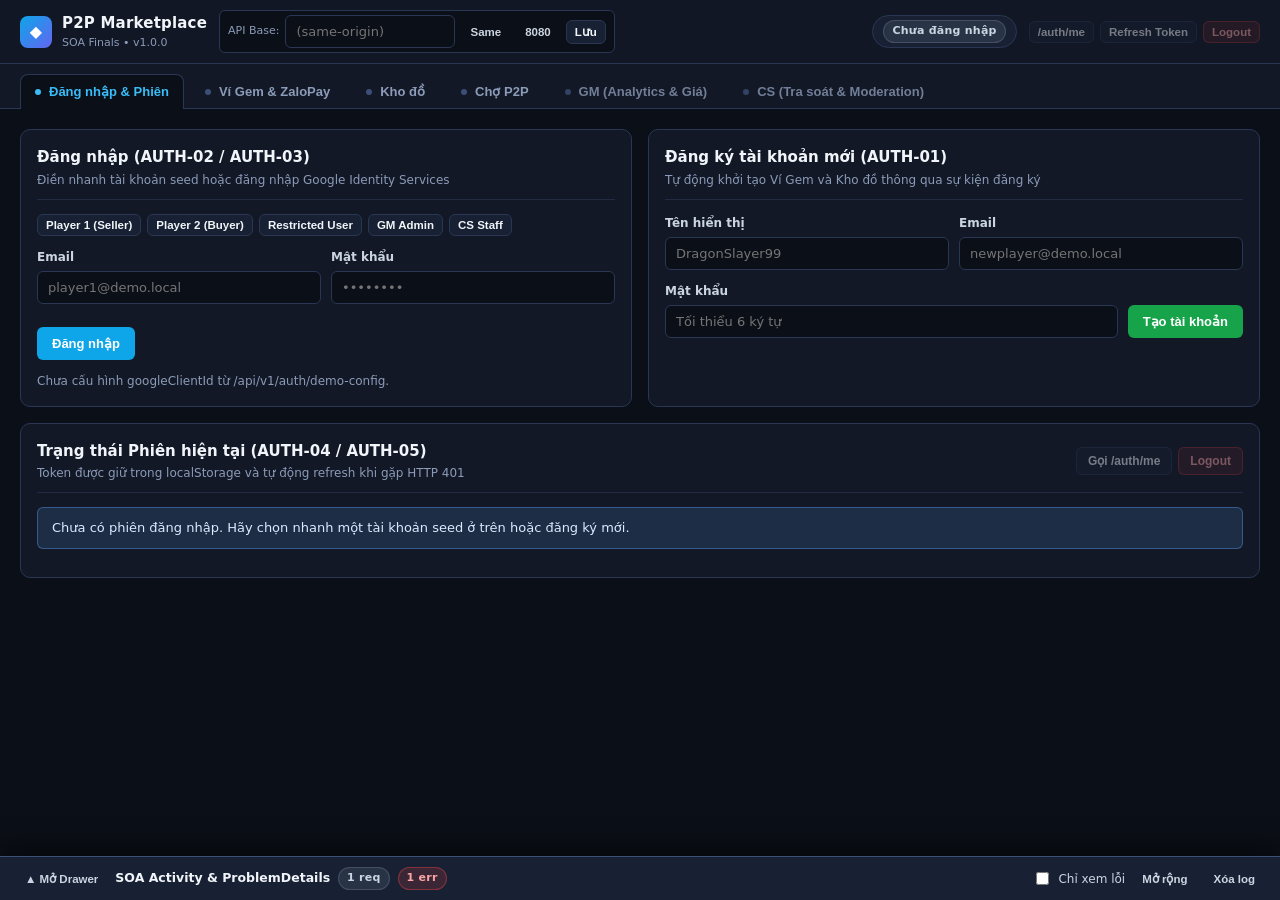
==== src/Gateway/Gateway.API/wwwroot/index.html @ e93a50f7 "feat: update frontend and config" ====
<!DOCTYPE html>
<html lang="vi">
<head>
  <meta charset="UTF-8" />
  <meta name="viewport" content="width=device-width, initial-scale=1.0" />
  <title>In-Game P2P Marketplace — SOA Demo</title>
  <link rel="stylesheet" href="css/styles.css" />
  <script src="https://accounts.google.com/gsi/client" async defer></script>
</head>
<body>
  <div class="app-shell">
    <!-- Top Header -->
    <header class="topbar">
      <div class="topbar-left">
        <div class="brand">
          <span class="brand-mark">◆</span>
          <div>
            <div class="brand-title">P2P Marketplace</div>
            <div class="brand-sub">SOA Finals • v1.0.0</div>
          </div>
        </div>

        <div class="base-url-box" title="Để trống để dùng same-origin qua YARP Gateway">
          <label for="apiBaseUrlInput">API Base:</label>
          <input
            id="apiBaseUrlInput"
            type="text"
            placeholder="(same-origin)"
            autocomplete="off"
          />
          <button id="btnBaseUrlSameOrigin" class="btn btn-xs btn-ghost" type="button" title="Dùng same-origin">Same</button>
          <button id="btnBaseUrlLocal" class="btn btn-xs btn-ghost" type="button" title="Đổi sang http://localhost:8080">8080</button>
          <button id="btnBaseUrlSave" class="btn btn-xs btn-secondary" type="button">Lưu</button>
        </div>
      </div>

      <div class="topbar-right">
        <div id="headerSessionInfo" class="session-pill">
          <span class="badge badge-muted">Chưa đăng nhập</span>
        </div>
        <div class="header-actions">
          <button id="btnHeaderMe" class="btn btn-xs btn-secondary" type="button" disabled title="GET /api/v1/auth/me">/auth/me</button>
          <button id="btnHeaderRefresh" class="btn btn-xs btn-secondary" type="button" disabled title="POST /api/v1/auth/refresh">Refresh Token</button>
          <button id="btnHeaderLogout" class="btn btn-xs btn-danger" type="button" disabled title="POST /api/v1/auth/logout">Logout</button>
        </div>
      </div>
    </header>

    <!-- Account Status Warning Banner -->
    <div id="accountStatusBanner" class="status-banner hidden" role="alert"></div>

    <!-- Main Navigation Tabs -->
    <nav class="main-nav" aria-label="Điều hướng chính">
      <button class="nav-tab active" data-tab="auth" type="button">
        <span class="tab-dot"></span> Đăng nhập & Phiên
      </button>
      <button class="nav-tab" data-tab="wallet" type="button">
        <span class="tab-dot"></span> Ví Gem & ZaloPay
      </button>
      <button class="nav-tab" data-tab="inventory" type="button">
        <span class="tab-dot"></span> Kho đồ
      </button>
      <button class="nav-tab" data-tab="marketplace" type="button">
        <span class="tab-dot"></span> Chợ P2P
      </button>
      <button class="nav-tab nav-tab-admin" data-tab="gm" type="button">
        <span class="tab-dot"></span> GM (Analytics & Giá)
      </button>
      <button class="nav-tab nav-tab-admin" data-tab="cs" type="button">
        <span class="tab-dot"></span> CS (Tra soát & Moderation)
      </button>
    </nav>

    <!-- Main Content Panels -->
    <main class="main-content">
      <section id="panel-auth" class="tab-panel active"></section>
      <section id="panel-wallet" class="tab-panel"></section>
      <section id="panel-inventory" class="tab-panel"></section>
      <section id="panel-marketplace" class="tab-panel"></section>
      <section id="panel-gm" class="tab-panel">
        <div class="card empty-placeholder">
          <h3>GM Portal — Chờ tích hợp ở Phần 2</h3>
          <p class="text-muted">
            Module <code>gm.js</code> (ADM-01..04: Market Overview, Analytics History, Price Policies) sẽ gắn vào container
            <code>#panel-gm</code> thông qua hook <code>registerTabModule("gm", ...)</code> trong <code>js/app.js</code>.
          </p>
        </div>
      </section>
      <section id="panel-cs" class="tab-panel">
        <div class="card empty-placeholder">
          <h3>Customer Support Portal — Chờ tích hợp ở Phần 2</h3>
          <p class="text-muted">
            Module <code>cs.js</code> (ADM-05..07: Trade Trace 3-service, Search Trades, User Moderation) sẽ gắn vào container
            <code>#panel-cs</code> thông qua hook <code>registerTabModule("cs", ...)</code> trong <code>js/app.js</code>.
          </p>
        </div>
      </section>
    </main>

    <!-- Toast Container -->
    <div id="toastContainer" class="toast-container" aria-live="polite"></div>

    <!-- Modal Container (Create Listing / Listing Detail / Live Saga Tracker) -->
    <div id="modalBackdrop" class="modal-backdrop hidden" role="dialog" aria-modal="true">
      <div id="modalDialog" class="modal-dialog">
        <div class="modal-header">
          <h3 id="modalTitle">Chi tiết</h3>
          <button id="btnModalClose" class="btn btn-xs btn-ghost" type="button" aria-label="Đóng">✕</button>
        </div>
        <div id="modalBody" class="modal-body"></div>
      </div>
    </div>

    <!-- SOA Activity & ProblemDetails Drawer -->
    <aside id="activityDrawer" class="activity-drawer collapsed" aria-label="SOA Activity Log">
      <div id="drawerToggleBar" class="drawer-header">
        <div class="drawer-title-group">
          <button id="btnToggleDrawer" class="btn btn-xs btn-ghost" type="button">▲ Mở Drawer</button>
          <span class="drawer-title">SOA Activity & ProblemDetails</span>
          <span id="drawerCountBadge" class="badge badge-muted">0 req</span>
          <span id="drawerErrorBadge" class="badge badge-danger hidden">0 err</span>
        </div>
        <div class="drawer-controls">
          <label class="checkbox-inline">
            <input id="chkErrorsOnly" type="checkbox" />
            Chỉ xem lỗi
          </label>
          <button id="btnExpandDrawer" class="btn btn-xs btn-ghost" type="button" title="Chuyển chế độ cao/trung bình">Mở rộng</button>
          <button id="btnClearLogs" class="btn btn-xs btn-ghost" type="button">Xóa log</button>
        </div>
      </div>
      <div id="activityLogList" class="drawer-body">
        <div class="empty-log">Chưa có HTTP request nào. Thực hiện thao tác để quan sát X-Correlation-ID, Idempotency-Key và ProblemDetails.</div>
      </div>
    </aside>
  </div>

  <script type="module" src="js/app.js"></script>
</body>
</html>
---- src/Gateway/Gateway.API/wwwroot/css/styles.css ----
:root {
  --bg-0: #0b0f17;
  --bg-1: #121826;
  --bg-2: #182134;
  --bg-3: #202c44;
  --border: #2a3754;
  --border-strong: #3c4f78;
  --text-0: #f1f5f9;
  --text-1: #cbd5e1;
  --text-2: #8b9bb8;

  --accent: #38bdf8;
  --accent-strong: #0ea5e9;
  --accent-soft: rgba(56, 189, 248, 0.14);

  --success: #22c55e;
  --success-soft: rgba(34, 197, 94, 0.14);
  --warning: #f59e0b;
  --warning-soft: rgba(245, 158, 11, 0.15);
  --danger: #ef4444;
  --danger-soft: rgba(239, 68, 68, 0.16);
  --purple: #a855f7;
  --purple-soft: rgba(168, 85, 247, 0.16);
  --info: #60a5fa;
  --info-soft: rgba(96, 165, 250, 0.15);

  /* Rarity palette */
  --rarity-legendary: #f59e0b;
  --rarity-epic: #c084fc;
  --rarity-rare: #38bdf8;
  --rarity-uncommon: #34d399;
  --rarity-common: #94a3b8;

  --radius: 10px;
  --radius-sm: 6px;
  --shadow: 0 10px 28px rgba(0, 0, 0, 0.45);
  --font-sans: "Inter", "Segoe UI", system-ui, -apple-system, sans-serif;
  --font-mono: "JetBrains Mono", "Cascadia Code", "Fira Code", Consolas, monospace;
}

* {
  box-sizing: border-box;
}

html, body {
  margin: 0;
  padding: 0;
  background: var(--bg-0);
  color: var(--text-0);
  font-family: var(--font-sans);
  font-size: 14px;
  line-height: 1.5;
  min-height: 100vh;
}

code, .mono {
  font-family: var(--font-mono);
  font-size: 0.9em;
}

.hidden {
  display: none !important;
}

.text-muted {
  color: var(--text-2);
}

.text-success { color: var(--success); }
.text-warning { color: var(--warning); }
.text-danger { color: var(--danger); }
.text-accent { color: var(--accent); }

/* App Shell */
.app-shell {
  display: flex;
  flex-direction: column;
  min-height: 100vh;
  padding-bottom: 52px;
}

/* Topbar */
.topbar {
  position: sticky;
  top: 0;
  z-index: 40;
  display: flex;
  flex-wrap: wrap;
  align-items: center;
  justify-content: space-between;
  gap: 12px;
  padding: 10px 20px;
  background: rgba(18, 24, 38, 0.96);
  backdrop-filter: blur(8px);
  border-bottom: 1px solid var(--border);
}

.topbar-left, .topbar-right {
  display: flex;
  flex-wrap: wrap;
  align-items: center;
  gap: 12px;
}

.brand {
  display: flex;
  align-items: center;
  gap: 10px;
}

.brand-mark {
  width: 32px;
  height: 32px;
  border-radius: 8px;
  background: linear-gradient(135deg, #0ea5e9, #6366f1);
  display: grid;
  place-items: center;
  font-size: 16px;
  font-weight: 700;
  color: #fff;
}

.brand-title {
  font-weight: 700;
  font-size: 15px;
  letter-spacing: 0.2px;
}

.brand-sub {
  font-size: 11px;
  color: var(--text-2);
}

.base-url-box {
  display: flex;
  align-items: center;
  gap: 6px;
  background: var(--bg-0);
  border: 1px solid var(--border);
  border-radius: var(--radius-sm);
  padding: 4px 8px;
}

.base-url-box label {
  font-size: 11px;
  color: var(--text-2);
  white-space: nowrap;
}

.base-url-box input {
  width: 170px;
  background: transparent;
  border: none;
  color: var(--text-0);
  font-family: var(--font-mono);
  font-size: 12px;
  outline: none;
}

.session-pill {
  display: flex;
  align-items: center;
  gap: 8px;
  padding: 4px 10px;
  background: var(--bg-2);
  border: 1px solid var(--border);
  border-radius: 999px;
  font-size: 12px;
}

.header-actions {
  display: flex;
  gap: 6px;
}

/* Account Status Banner */
.status-banner {
  padding: 10px 20px;
  font-size: 13px;
  font-weight: 500;
  display: flex;
  align-items: center;
  justify-content: space-between;
  gap: 12px;
  border-bottom: 1px solid transparent;
}

.status-banner.warning {
  background: var(--warning-soft);
  color: #fde68a;
  border-bottom-color: rgba(245, 158, 11, 0.4);
}

.status-banner.danger {
  background: var(--danger-soft);
  color: #fecaca;
  border-bottom-color: rgba(239, 68, 68, 0.45);
}

/* Main Navigation */
.main-nav {
  display: flex;
  flex-wrap: wrap;
  gap: 6px;
  padding: 10px 20px 0;
  background: var(--bg-1);
  border-bottom: 1px solid var(--border);
}

.nav-tab {
  position: relative;
  display: inline-flex;
  align-items: center;
  gap: 8px;
  padding: 9px 14px;
  background: transparent;
  color: var(--text-2);
  border: 1px solid transparent;
  border-bottom: none;
  border-radius: 8px 8px 0 0;
  font-size: 13px;
  font-weight: 600;
  cursor: pointer;
  transition: color 0.15s, background 0.15s;
}

.nav-tab:hover {
  color: var(--text-0);
  background: rgba(255, 255, 255, 0.03);
}

.nav-tab.active {
  color: var(--accent);
  background: var(--bg-0);
  border-color: var(--border);
  margin-bottom: -1px;
  padding-bottom: 10px;
}

.nav-tab .tab-dot {
  width: 6px;
  height: 6px;
  border-radius: 50%;
  background: var(--border-strong);
}

.nav-tab.active .tab-dot {
  background: var(--accent);
}

.nav-tab.nav-tab-admin {
  opacity: 0.78;
}

/* Main Content */
.main-content {
  width: 100%;
  max-width: 1380px;
  margin: 0 auto;
  padding: 20px;
  flex: 1;
}

.tab-panel {
  display: none;
}

.tab-panel.active {
  display: block;
}

/* Cards & Grid */
.card {
  background: var(--bg-1);
  border: 1px solid var(--border);
  border-radius: var(--radius);
  padding: 16px;
  margin-bottom: 16px;
}

.card-header {
  display: flex;
  flex-wrap: wrap;
  align-items: center;
  justify-content: space-between;
  gap: 10px;
  margin-bottom: 14px;
  padding-bottom: 10px;
  border-bottom: 1px solid rgba(42, 55, 84, 0.65);
}

.card-title {
  margin: 0;
  font-size: 15px;
  font-weight: 700;
}

.card-subtitle {
  margin: 2px 0 0;
  font-size: 12px;
  color: var(--text-2);
}

.grid-2 {
  display: grid;
  grid-template-columns: repeat(auto-fit, minmax(340px, 1fr));
  gap: 16px;
}

.grid-3 {
  display: grid;
  grid-template-columns: repeat(auto-fit, minmax(220px, 1fr));
  gap: 14px;
}

.grid-4 {
  display: grid;
  grid-template-columns: repeat(auto-fill, minmax(240px, 1fr));
  gap: 14px;
}

.items-grid {
  display: grid;
  grid-template-columns: repeat(auto-fill, minmax(280px, 1fr));
  gap: 14px;
}

/* Stat Boxes */
.stat-box {
  background: var(--bg-2);
  border: 1px solid var(--border);
  border-radius: var(--radius-sm);
  padding: 14px;
}

.stat-label {
  font-size: 11px;
  text-transform: uppercase;
  letter-spacing: 0.6px;
  color: var(--text-2);
}

.stat-value {
  font-size: 24px;
  font-weight: 800;
  margin-top: 4px;
  font-variant-numeric: tabular-nums;
}

.stat-meta {
  font-size: 11px;
  color: var(--text-2);
  margin-top: 4px;
}

/* Forms & Inputs */
.form-row {
  display: flex;
  flex-wrap: wrap;
  gap: 10px;
  align-items: flex-end;
  margin-bottom: 12px;
}

.form-group {
  display: flex;
  flex-direction: column;
  gap: 5px;
  flex: 1;
  min-width: 150px;
}

.form-group label {
  font-size: 12px;
  color: var(--text-1);
  font-weight: 600;
}

input[type="text"],
input[type="email"],
input[type="password"],
input[type="number"],
select,
textarea {
  background: var(--bg-0);
  color: var(--text-0);
  border: 1px solid var(--border);
  border-radius: var(--radius-sm);
  padding: 8px 10px;
  font-size: 13px;
  font-family: inherit;
  outline: none;
  transition: border-color 0.15s;
}

input:focus, select:focus, textarea:focus {
  border-color: var(--accent);
}

.checkbox-inline {
  display: inline-flex;
  align-items: center;
  gap: 6px;
  font-size: 12px;
  color: var(--text-1);
  cursor: pointer;
  user-select: none;
}

/* Buttons */
.btn {
  display: inline-flex;
  align-items: center;
  justify-content: center;
  gap: 6px;
  padding: 8px 14px;
  border-radius: var(--radius-sm);
  border: 1px solid transparent;
  font-size: 13px;
  font-weight: 600;
  cursor: pointer;
  transition: background 0.15s, border-color 0.15s, opacity 0.15s;
  text-decoration: none;
  white-space: nowrap;
}

.btn:disabled {
  opacity: 0.45;
  cursor: not-allowed;
}

.btn-xs {
  padding: 4px 8px;
  font-size: 11.5px;
}

.btn-sm {
  padding: 6px 11px;
  font-size: 12px;
}

.btn-primary {
  background: var(--accent-strong);
  color: #fff;
}
.btn-primary:hover:not(:disabled) {
  background: var(--accent);
}

.btn-success {
  background: #16a34a;
  color: #fff;
}
.btn-success:hover:not(:disabled) {
  background: #22c55e;
}

.btn-warning {
  background: #d97706;
  color: #fff;
}
.btn-warning:hover:not(:disabled) {
  background: #f59e0b;
}

.btn-danger {
  background: rgba(239, 68, 68, 0.18);
  border-color: rgba(239, 68, 68, 0.45);
  color: #fca5a5;
}
.btn-danger:hover:not(:disabled) {
  background: rgba(239, 68, 68, 0.3);
}

.btn-secondary {
  background: var(--bg-2);
  border-color: var(--border);
  color: var(--text-0);
}
.btn-secondary:hover:not(:disabled) {
  background: var(--bg-3);
  border-color: var(--border-strong);
}

.btn-ghost {
  background: transparent;
  border-color: transparent;
  color: var(--text-1);
}
.btn-ghost:hover:not(:disabled) {
  background: rgba(255, 255, 255, 0.06);
  color: var(--text-0);
}

/* Badges */
.badge {
  display: inline-flex;
  align-items: center;
  gap: 4px;
  padding: 2px 8px;
  border-radius: 999px;
  font-size: 11px;
  font-weight: 700;
  letter-spacing: 0.25px;
  border: 1px solid transparent;
  white-space: nowrap;
}

.badge-muted { background: rgba(148, 163, 184, 0.14); color: #cbd5e1; border-color: rgba(148, 163, 184, 0.25); }
.badge-info { background: var(--info-soft); color: #93c5fd; border-color: rgba(96, 165, 250, 0.35); }
.badge-success { background: var(--success-soft); color: #86efac; border-color: rgba(34, 197, 94, 0.35); }
.badge-warning { background: var(--warning-soft); color: #fcd34d; border-color: rgba(245, 158, 11, 0.38); }
.badge-danger { background: var(--danger-soft); color: #fca5a5; border-color: rgba(239, 68, 68, 0.4); }
.badge-purple { background: var(--purple-soft); color: #d8b4fe; border-color: rgba(168, 85, 247, 0.4); }

/* Rarity badges */
.rarity-legendary { background: rgba(245, 158, 11, 0.16); color: var(--rarity-legendary); border-color: rgba(245, 158, 11, 0.45); }
.rarity-epic { background: rgba(192, 132, 252, 0.16); color: var(--rarity-epic); border-color: rgba(192, 132, 252, 0.45); }
.rarity-rare { background: rgba(56, 189, 248, 0.16); color: var(--rarity-rare); border-color: rgba(56, 189, 248, 0.45); }
.rarity-uncommon { background: rgba(52, 211, 153, 0.16); color: var(--rarity-uncommon); border-color: rgba(52, 211, 153, 0.45); }
.rarity-common { background: rgba(148, 163, 184, 0.15); color: var(--rarity-common); border-color: rgba(148, 163, 184, 0.35); }

/* Alerts & Info Boxes */
.alert {
  padding: 10px 14px;
  border-radius: var(--radius-sm);
  border: 1px solid var(--border);
  margin-bottom: 12px;
  font-size: 13px;
}

.alert-info { background: var(--info-soft); border-color: rgba(96, 165, 250, 0.38); color: #dbeafe; }
.alert-success { background: var(--success-soft); border-color: rgba(34, 197, 94, 0.38); color: #dcfce7; }
.alert-warning { background: var(--warning-soft); border-color: rgba(245, 158, 11, 0.4); color: #fef3c7; }
.alert-danger { background: var(--danger-soft); border-color: rgba(239, 68, 68, 0.42); color: #fee2e2; }

/* Seed Account Quick Fill */
.seed-buttons {
  display: flex;
  flex-wrap: wrap;
  gap: 6px;
  margin-bottom: 12px;
}

.id-chip {
  display: inline-flex;
  align-items: center;
  gap: 5px;
  padding: 2px 7px;
  background: var(--bg-0);
  border: 1px solid var(--border);
  border-radius: 4px;
  font-family: var(--font-mono);
  font-size: 11.5px;
  color: var(--text-1);
  max-width: 100%;
}

.id-chip-copy {
  background: transparent;
  border: none;
  color: var(--accent);
  cursor: pointer;
  padding: 0 2px;
  font-size: 11px;
}

.id-chip-copy:hover {
  text-decoration: underline;
}

/* Idempotency Key Control Bar */
.idem-bar {
  display: flex;
  flex-wrap: wrap;
  align-items: center;
  gap: 8px;
  padding: 8px 10px;
  background: var(--bg-0);
  border: 1px dashed var(--border-strong);
  border-radius: var(--radius-sm);
  margin-bottom: 12px;
}

.idem-bar label {
  font-size: 11.5px;
  color: var(--text-2);
  font-weight: 600;
}

.idem-bar input {
  flex: 1;
  min-width: 220px;
  font-family: var(--font-mono);
  font-size: 12px;
  padding: 5px 8px;
}

/* Top-up Package Cards */
.package-card {
  background: var(--bg-2);
  border: 1px solid var(--border);
  border-radius: var(--radius-sm);
  padding: 14px;
  cursor: pointer;
  transition: border-color 0.15s, transform 0.1s;
  display: flex;
  flex-direction: column;
  gap: 6px;
}

.package-card:hover {
  border-color: var(--accent);
}

.package-card.selected {
  border-color: var(--accent);
  background: rgba(14, 165, 233, 0.12);
  box-shadow: 0 0 0 1px var(--accent);
}

.package-gem {
  font-size: 20px;
  font-weight: 800;
  color: var(--accent);
}

.package-vnd {
  font-size: 13px;
  color: var(--text-1);
  font-weight: 600;
}

/* Capacity Bar */
.capacity-bar-wrap {
  margin-bottom: 16px;
}

.capacity-header {
  display: flex;
  justify-content: space-between;
  align-items: center;
  margin-bottom: 6px;
  font-size: 13px;
}

.capacity-track {
  width: 100%;
  height: 10px;
  background: var(--bg-0);
  border: 1px solid var(--border);
  border-radius: 999px;
  overflow: hidden;
}

.capacity-fill {
  height: 100%;
  background: linear-gradient(90deg, #0ea5e9, #38bdf8);
  transition: width 0.25s ease;
}

.capacity-fill.full {
  background: linear-gradient(90deg, #ef4444, #f97316);
}

/* Item & Listing Cards */
.item-card {
  background: var(--bg-2);
  border: 1px solid var(--border);
  border-radius: var(--radius);
  padding: 14px;
  display: flex;
  flex-direction: column;
  justify-content: space-between;
  gap: 10px;
}

.item-card.rarity-border-legendary { border-top: 3px solid var(--rarity-legendary); }
.item-card.rarity-border-epic { border-top: 3px solid var(--rarity-epic); }
.item-card.rarity-border-rare { border-top: 3px solid var(--rarity-rare); }
.item-card.rarity-border-uncommon { border-top: 3px solid var(--rarity-uncommon); }
.item-card.rarity-border-common { border-top: 3px solid var(--rarity-common); }

.item-card-top {
  display: flex;
  justify-content: space-between;
  align-items: flex-start;
  gap: 8px;
}

.item-name {
  font-weight: 700;
  font-size: 15px;
  line-height: 1.3;
}

.item-meta {
  display: flex;
  flex-wrap: wrap;
  gap: 6px;
  margin-top: 6px;
}

.item-price-block {
  background: var(--bg-0);
  border: 1px solid var(--border);
  border-radius: var(--radius-sm);
  padding: 8px 10px;
  display: flex;
  justify-content: space-between;
  align-items: baseline;
}

.item-price-main {
  font-size: 17px;
  font-weight: 800;
  color: #fde047;
  font-variant-numeric: tabular-nums;
}

.item-kv-list {
  display: flex;
  flex-direction: column;
  gap: 4px;
  font-size: 12px;
  color: var(--text-1);
}

.item-kv {
  display: flex;
  justify-content: space-between;
  align-items: center;
  gap: 8px;
}

.item-actions {
  display: flex;
  flex-wrap: wrap;
  gap: 8px;
  padding-top: 8px;
  border-top: 1px solid rgba(42, 55, 84, 0.65);
}

/* Sub-tabs */
.sub-nav {
  display: flex;
  flex-wrap: wrap;
  gap: 8px;
  margin-bottom: 16px;
}

.sub-tab {
  padding: 7px 14px;
  border-radius: var(--radius-sm);
  background: var(--bg-1);
  border: 1px solid var(--border);
  color: var(--text-2);
  font-size: 13px;
  font-weight: 600;
  cursor: pointer;
}

.sub-tab:hover {
  color: var(--text-0);
  border-color: var(--border-strong);
}

.sub-tab.active {
  background: var(--accent-soft);
  border-color: var(--accent);
  color: var(--accent);
}

/* Tables */
.table-wrap {
  width: 100%;
  overflow-x: auto;
  border: 1px solid var(--border);
  border-radius: var(--radius-sm);
}

table {
  width: 100%;
  border-collapse: collapse;
  font-size: 12.5px;
}

thead th {
  background: var(--bg-2);
  color: var(--text-2);
  font-weight: 700;
  text-align: left;
  padding: 9px 10px;
  border-bottom: 1px solid var(--border);
  white-space: nowrap;
}

tbody td {
  padding: 9px 10px;
  border-bottom: 1px solid rgba(42, 55, 84, 0.5);
  vertical-align: middle;
}

tbody tr:hover {
  background: rgba(255, 255, 255, 0.025);
}

tr.row-taxburn {
  background: rgba(168, 85, 247, 0.1) !important;
}

tr.row-taxburn td {
  border-bottom-color: rgba(168, 85, 247, 0.35);
}

.pagination-bar {
  display: flex;
  flex-wrap: wrap;
  align-items: center;
  justify-content: space-between;
  gap: 10px;
  margin-top: 12px;
  font-size: 12.5px;
  color: var(--text-2);
}

/* Saga Stepper */
.saga-track {
  display: flex;
  flex-wrap: wrap;
  gap: 8px;
  margin: 14px 0;
}

.saga-step {
  flex: 1;
  min-width: 105px;
  padding: 8px 10px;
  border-radius: var(--radius-sm);
  background: var(--bg-0);
  border: 1px solid var(--border);
  text-align: center;
  font-size: 12px;
  font-weight: 600;
  color: var(--text-2);
}

.saga-step.done {
  background: var(--success-soft);
  border-color: var(--success);
  color: #86efac;
}

.saga-step.current {
  background: var(--accent-soft);
  border-color: var(--accent);
  color: var(--accent);
  box-shadow: 0 0 0 1px var(--accent);
}

.saga-step.comp {
  background: var(--warning-soft);
  border-color: var(--warning);
  color: #fcd34d;
}

.saga-step.failed {
  background: var(--danger-soft);
  border-color: var(--danger);
  color: #fca5a5;
}

/* Modal */
.modal-backdrop {
  position: fixed;
  inset: 0;
  z-index: 80;
  background: rgba(3, 7, 18, 0.75);
  backdrop-filter: blur(4px);
  display: flex;
  align-items: center;
  justify-content: center;
  padding: 16px;
}

.modal-dialog {
  width: 100%;
  max-width: 620px;
  max-height: 90vh;
  background: var(--bg-1);
  border: 1px solid var(--border-strong);
  border-radius: var(--radius);
  box-shadow: var(--shadow);
  display: flex;
  flex-direction: column;
  overflow: hidden;
}

.modal-dialog.modal-lg {
  max-width: 820px;
}

.modal-header {
  display: flex;
  align-items: center;
  justify-content: space-between;
  gap: 10px;
  padding: 13px 16px;
  background: var(--bg-2);
  border-bottom: 1px solid var(--border);
}

.modal-header h3 {
  margin: 0;
  font-size: 15px;
  font-weight: 700;
}

.modal-body {
  padding: 16px;
  overflow-y: auto;
  flex: 1;
}

.modal-footer {
  display: flex;
  flex-wrap: wrap;
  justify-content: flex-end;
  gap: 8px;
  margin-top: 14px;
  padding-top: 12px;
  border-top: 1px solid var(--border);
}

/* Fee Preview Box */
.fee-preview {
  background: var(--bg-0);
  border: 1px solid var(--border);
  border-radius: var(--radius-sm);
  padding: 10px 12px;
  margin: 12px 0;
  display: flex;
  flex-direction: column;
  gap: 6px;
  font-size: 13px;
}

.fee-preview-row {
  display: flex;
  justify-content: space-between;
  align-items: center;
}

.fee-preview-row.total {
  padding-top: 6px;
  border-top: 1px dashed var(--border);
  font-weight: 700;
  color: var(--success);
}

/* Toast Notifications */
.toast-container {
  position: fixed;
  top: 68px;
  right: 18px;
  z-index: 100;
  display: flex;
  flex-direction: column;
  gap: 8px;
  max-width: 380px;
  width: calc(100vw - 36px);
  pointer-events: none;
}

.toast {
  pointer-events: auto;
  background: var(--bg-2);
  border: 1px solid var(--border-strong);
  border-left: 4px solid var(--info);
  border-radius: var(--radius-sm);
  padding: 10px 12px;
  box-shadow: var(--shadow);
  display: flex;
  justify-content: space-between;
  align-items: flex-start;
  gap: 10px;
  font-size: 12.5px;
}

.toast-success { border-left-color: var(--success); }
.toast-warning { border-left-color: var(--warning); }
.toast-danger  { border-left-color: var(--danger); }
.toast-info    { border-left-color: var(--info); }

.toast-title {
  font-weight: 700;
  color: var(--text-0);
  margin-bottom: 2px;
}

.toast-msg {
  color: var(--text-1);
  word-break: break-word;
}

/* SOA Activity & ProblemDetails Drawer */
.activity-drawer {
  position: fixed;
  left: 0;
  right: 0;
  bottom: 0;
  z-index: 60;
  background: var(--bg-1);
  border-top: 1px solid var(--border-strong);
  box-shadow: 0 -8px 28px rgba(0, 0, 0, 0.5);
  display: flex;
  flex-direction: column;
  height: 290px;
  transition: height 0.2s ease;
}

.activity-drawer.collapsed {
  height: 44px;
}

.activity-drawer.expanded {
  height: 62vh;
}

.drawer-header {
  height: 44px;
  flex-shrink: 0;
  display: flex;
  align-items: center;
  justify-content: space-between;
  gap: 10px;
  padding: 0 16px;
  background: var(--bg-2);
  border-bottom: 1px solid var(--border);
}

.drawer-title-group,
.drawer-controls {
  display: flex;
  align-items: center;
  gap: 8px;
}

.drawer-title {
  font-size: 12.5px;
  font-weight: 700;
}

.drawer-body {
  flex: 1;
  overflow-y: auto;
  padding: 10px 16px;
  display: flex;
  flex-direction: column;
  gap: 8px;
}

.empty-log,
.empty-placeholder {
  text-align: center;
  padding: 28px 16px;
  color: var(--text-2);
}

.log-item {
  background: var(--bg-0);
  border: 1px solid var(--border);
  border-radius: var(--radius-sm);
  padding: 8px 10px;
  font-size: 12px;
}

.log-item.is-error {
  border-color: rgba(239, 68, 68, 0.5);
}

.log-head {
  display: flex;
  flex-wrap: wrap;
  align-items: center;
  justify-content: space-between;
  gap: 8px;
}

.log-meta {
  display: flex;
  flex-wrap: wrap;
  align-items: center;
  gap: 6px;
  margin-top: 6px;
}

.problem-box {
  margin-top: 8px;
  padding: 8px 10px;
  border-radius: var(--radius-sm);
  background: var(--danger-soft);
  border: 1px solid rgba(239, 68, 68, 0.45);
  color: #fecaca;
  font-size: 12px;
}

.problem-box ul {
  margin: 6px 0 0 18px;
  padding: 0;
}

.json-box {
  margin: 8px 0 0;
  padding: 10px;
  background: var(--bg-0);
  border: 1px solid var(--border);
  border-radius: var(--radius-sm);
  font-family: var(--font-mono);
  font-size: 11.5px;
  color: var(--text-1);
  max-height: 280px;
  overflow: auto;
  white-space: pre-wrap;
  word-break: break-word;
}

.gis-container {
  min-height: 44px;
  display: flex;
  align-items: center;
}

.spinner {
  display: inline-block;
  width: 13px;
  height: 13px;
  border: 2px solid rgba(255, 255, 255, 0.28);
  border-top-color: currentColor;
  border-radius: 50%;
  animation: spin 0.7s linear infinite;
}

@keyframes spin {
  to { transform: rotate(360deg); }
}

@media (max-width: 768px) {
  .topbar { padding: 10px 12px; }
  .main-nav { padding: 8px 12px 0; overflow-x: auto; flex-wrap: nowrap; }
  .main-content { padding: 14px 12px; }
  .base-url-box input { width: 120px; }
  .grid-2, .grid-3, .grid-4, .items-grid { grid-template-columns: 1fr; }
}
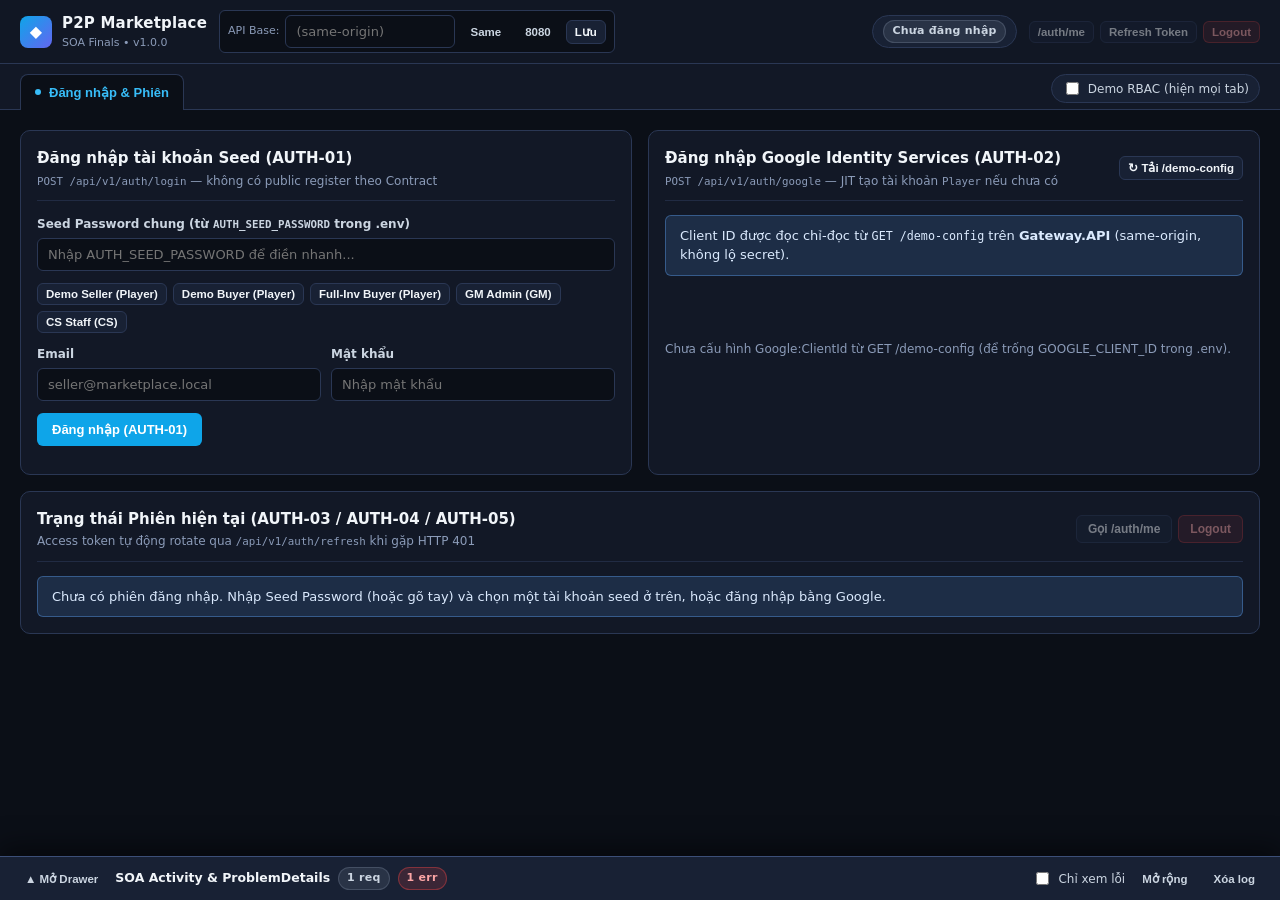
==== commit 9b29e46f: "feat(gateway-ui): add GM/CS tabs, /demo-config endpoint, and align UI with API contracts" ====
--- a/src/Gateway/Gateway.API/wwwroot/index.html
+++ b/src/Gateway/Gateway.API/wwwroot/index.html
@@ -51,24 +51,30 @@
 
     <!-- Main Navigation Tabs -->
     <nav class="main-nav" aria-label="Điều hướng chính">
-      <button class="nav-tab active" data-tab="auth" type="button">
+      <button class="nav-tab active" data-tab="auth" data-roles="ALL" type="button">
         <span class="tab-dot"></span> Đăng nhập & Phiên
       </button>
-      <button class="nav-tab" data-tab="wallet" type="button">
+      <button class="nav-tab" data-tab="wallet" data-roles="Player" type="button">
         <span class="tab-dot"></span> Ví Gem & ZaloPay
       </button>
-      <button class="nav-tab" data-tab="inventory" type="button">
+      <button class="nav-tab" data-tab="inventory" data-roles="Player" type="button">
         <span class="tab-dot"></span> Kho đồ
       </button>
-      <button class="nav-tab" data-tab="marketplace" type="button">
+      <button class="nav-tab" data-tab="marketplace" data-roles="Player" type="button">
         <span class="tab-dot"></span> Chợ P2P
       </button>
-      <button class="nav-tab nav-tab-admin" data-tab="gm" type="button">
+      <button class="nav-tab nav-tab-admin" data-tab="gm" data-roles="GM" type="button">
         <span class="tab-dot"></span> GM (Analytics & Giá)
       </button>
-      <button class="nav-tab nav-tab-admin" data-tab="cs" type="button">
+      <button class="nav-tab nav-tab-admin" data-tab="cs" data-roles="CS" type="button">
         <span class="tab-dot"></span> CS (Tra soát & Moderation)
       </button>
+
+      <div class="nav-spacer"></div>
+      <label class="checkbox-inline rbac-toggle" title="Hiện tất cả tab ngoài quyền để test lỗi 403 FORBIDDEN từ Gateway & Service">
+        <input id="chkDemoRbac" type="checkbox" />
+        Demo RBAC (hiện mọi tab)
+      </label>
     </nav>
 
     <!-- Main Content Panels -->
@@ -77,24 +83,8 @@
       <section id="panel-wallet" class="tab-panel"></section>
       <section id="panel-inventory" class="tab-panel"></section>
       <section id="panel-marketplace" class="tab-panel"></section>
-      <section id="panel-gm" class="tab-panel">
-        <div class="card empty-placeholder">
-          <h3>GM Portal — Chờ tích hợp ở Phần 2</h3>
-          <p class="text-muted">
-            Module <code>gm.js</code> (ADM-01..04: Market Overview, Analytics History, Price Policies) sẽ gắn vào container
-            <code>#panel-gm</code> thông qua hook <code>registerTabModule("gm", ...)</code> trong <code>js/app.js</code>.
-          </p>
-        </div>
-      </section>
-      <section id="panel-cs" class="tab-panel">
-        <div class="card empty-placeholder">
-          <h3>Customer Support Portal — Chờ tích hợp ở Phần 2</h3>
-          <p class="text-muted">
-            Module <code>cs.js</code> (ADM-05..07: Trade Trace 3-service, Search Trades, User Moderation) sẽ gắn vào container
-            <code>#panel-cs</code> thông qua hook <code>registerTabModule("cs", ...)</code> trong <code>js/app.js</code>.
-          </p>
-        </div>
-      </section>
+      <section id="panel-gm" class="tab-panel"></section>
+      <section id="panel-cs" class="tab-panel"></section>
     </main>
 
     <!-- Toast Container -->
--- a/src/Gateway/Gateway.API/wwwroot/css/styles.css
+++ b/src/Gateway/Gateway.API/wwwroot/css/styles.css
@@ -1151,4 +1151,92 @@
   .main-content { padding: 14px 12px; }
   .base-url-box input { width: 120px; }
   .grid-2, .grid-3, .grid-4, .items-grid { grid-template-columns: 1fr; }
+}
+input[type="date"] {
+  background: var(--bg-0);
+  color: var(--text-0);
+  border: 1px solid var(--border);
+  border-radius: var(--radius-sm);
+  padding: 7px 10px;
+  font-size: 13px;
+  font-family: inherit;
+  outline: none;
+  color-scheme: dark;
+}
+
+input[type="date"]:focus {
+  border-color: var(--accent);
+}
+
+.nav-spacer {
+  flex: 1;
+}
+
+.rbac-toggle {
+  align-self: center;
+  padding: 4px 10px;
+  margin-bottom: 6px;
+  border-radius: 999px;
+  background: var(--bg-2);
+  border: 1px solid var(--border);
+  font-size: 12px;
+  white-space: nowrap;
+}
+
+.nav-tab.out-of-role {
+  border-style: dashed;
+  border-color: rgba(245, 158, 11, 0.45);
+  border-bottom: none;
+  color: #fcd34d;
+  opacity: 0.92;
+}
+
+.mb-0 {
+  margin-bottom: 0 !important;
+}
+
+.trace-section {
+  background: var(--bg-2);
+  border: 1px solid var(--border);
+  border-radius: var(--radius);
+  padding: 14px;
+  margin-bottom: 14px;
+}
+
+.trace-section-header {
+  display: flex;
+  flex-wrap: wrap;
+  align-items: center;
+  justify-content: space-between;
+  gap: 8px;
+  margin-bottom: 12px;
+  padding-bottom: 8px;
+  border-bottom: 1px solid rgba(42, 55, 84, 0.7);
+}
+
+.trace-section-title {
+  margin: 0;
+  font-size: 14px;
+  font-weight: 700;
+}
+
+.kv-grid {
+  display: grid;
+  grid-template-columns: repeat(auto-fit, minmax(210px, 1fr));
+  gap: 8px 14px;
+  margin-bottom: 12px;
+}
+
+.kv-cell {
+  background: var(--bg-0);
+  border: 1px solid var(--border);
+  border-radius: var(--radius-sm);
+  padding: 7px 10px;
+  font-size: 12px;
+}
+
+.kv-cell-label {
+  font-size: 11px;
+  color: var(--text-2);
+  margin-bottom: 3px;
 }
